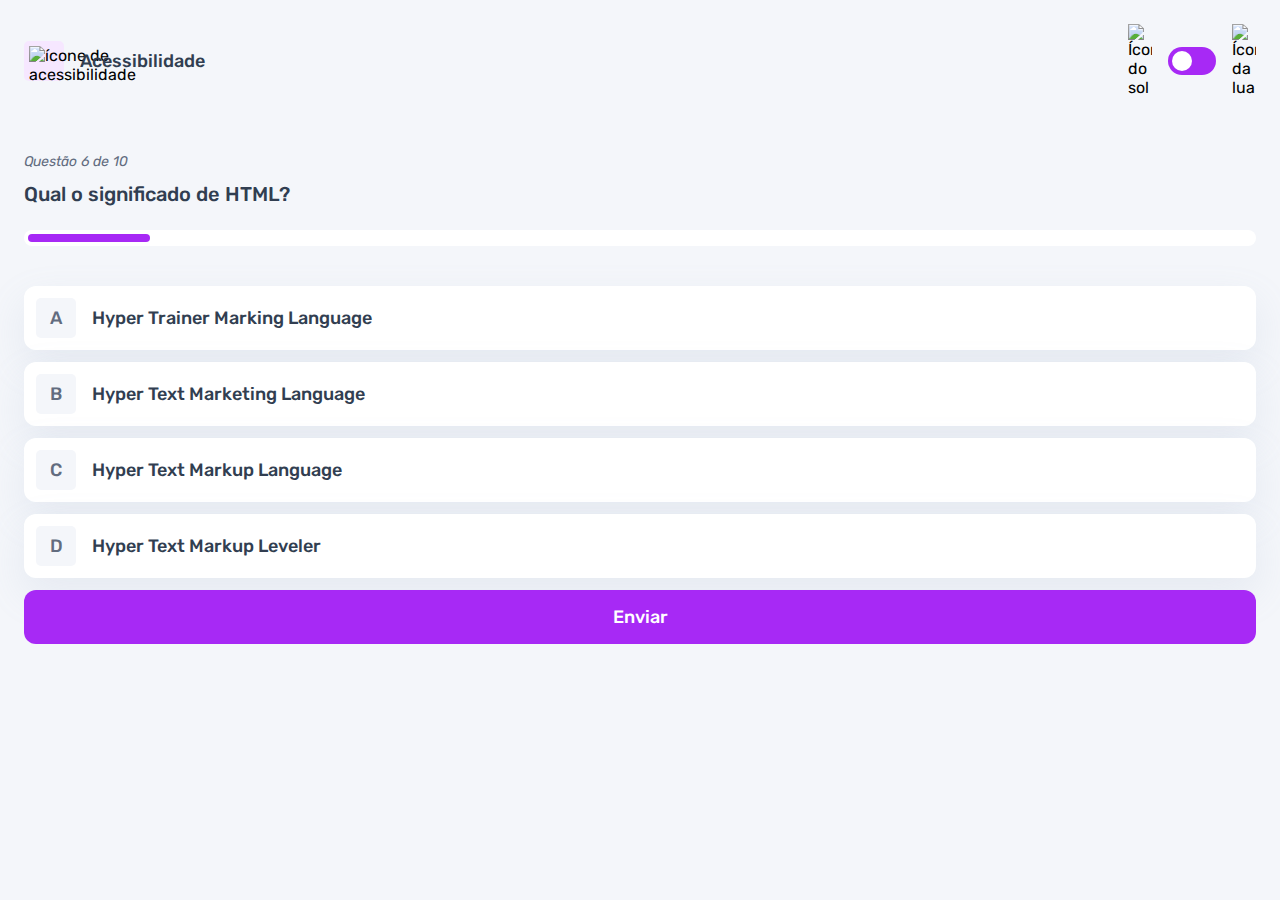
==== pages/quiz/quiz.html @ 4f14cfed "style/feat: Seleção única e estilo check. Seleção foi "arrumada" pelo HTML, adicionando name:"". Est" ====
<!DOCTYPE html>
<html lang="pt-BR">
<head>
    <meta charset="UTF-8">
    <meta name="viewport" content="width=device-width, initial-scale=1.0">
    <link rel="preconnect" href="https://fonts.googleapis.com">
    <link rel="preconnect" href="https://fonts.gstatic.com" crossorigin>
    <link href="https://fonts.googleapis.com/css2?family=Rubik:ital,wght@0,300..900;1,300..900&display=swap" rel="stylesheet">
    <link rel="stylesheet" href="./quiz.css">
    <title>Project Quiz</title>
</head>
<body>
    <header>
        <div class="assunto">
            <div class="assunto_icone">
                <img src="../../assets/images/icon-accessibility.svg" alt="ícone de acessibilidade">
            </div>

            <h1>Acessibilidade</h1>
        </div>

        <div class="tema">
            <img src="../../assets/images/icon-sun-dark.svg" alt="Ícone do sol">
            <button>
                <div></div>
            </button>
            <img src="../../assets/images/icon-moon-dark.svg" alt="Ícone da lua">
        </div>
    </header>

    <main>
        <section class="pergunta">
            <p>Questão 6 de 10</p>

            <h2>Qual o significado de HTML?</h2>

            <div class="barra_progresso">
                <div></div>
            </div>
        </section>

        <section class="alternativas">
            <form action="">
                <label for="alternativa_a">
                    <input type="radio" id="alternativa_a" name="alternativa">

                    <div>
                        <span>A</span>
                        Hyper Trainer Marking Language
                    </div>
                </label>

                <label for="alternativa_b">
                    <input type="radio" id="alternativa_b" name="alternativa">

                    <div>
                        <span>B</span>
                        Hyper Text Marketing Language
                    </div>
                </label>

                <label for="alternativa_c">
                    <input type="radio" id="alternativa_c" name="alternativa">

                    <div>
                        <span>C</span>
                        Hyper Text Markup Language
                    </div>
                </label>

                <label for="alternativa_d">
                    <input type="radio" id="alternativa_d" name="alternativa">

                    <div>
                        <span>D</span>
                        Hyper Text Markup Leveler
                    </div>
                </label>
            </form>

            <button>Enviar</button>
        </section>
    </main>
</body>
</html>
---- pages/quiz/quiz.css ----
* {
    margin: 0;
    padding: 0;
    box-sizing: border-box;
    font-family: "Rubik", sans-serif;
    -webkit-font-smoothing: antialiased;
}

:root {
    --bg-color: #f4f6fa;
    --purple: #a729f5;
    --button-bg: #fff;
    --bg-html: #fff1e9;
    --bg-css: #e0fdef;
    --bg-js: #ebf0ff;
    --bg-acessibilidade: #f6e7ff;
    --white: #fff;
    --green: #26d782;
    --red: #ee5454;
    --shadow: 0px 16px 40px 0px rgba(143, 160, 193, 0.14);
    --primary-text-color: #313e51;
    --secondary-text-color: #626c7f;
    --bg-mobile: url(../../assets/images/pattern-background-mobile-light.svg);
    --bg-desktop: url(../../assets/images/pattern-background-desktop-light.svg);
}

body.escuro {
    --bg-color: #313e51;
    --bg-mobile: url(../../assets/images/pattern-background-mobile-dark.svg);
    --bg-desktop: url(../../assets/images/pattern-background-desktop-dark.svg);
    --primary-text-color: #fff;
    --secondary-text-color: #abc1e1;
    --button-bg: #3b4d66;
    --shadow: 0px 16px 40px 0px rgba(49, 62, 81, 0.14);
}

body {
    height: 100svh;
    background: var(--bg-mobile) var(--bg-color);
    background-repeat: no-repeat;
    background-size: cover;
}

header {
    display: flex;
    justify-content: space-between;
    padding: 16px 24px;
}

.assunto {
    display: flex;
    align-items: center;
    gap: 16px;
}

.assunto_icone {
    background: var(--bg-acessibilidade);
    width: 40px;
    height: 40px;
    padding: 5px;
    border-radius: 5px;
}

.assunto_icone img {
    width: 100%;
}

.assunto h1 {
    font-size: 18px;
    font-weight: 500;
    color: var(--primary-text-color);
}

.tema {
    padding: 8px 0;
    display: flex;
    align-items: center;
    gap: 8px;
}

.tema img {
    width: 16px;
}

.tema button {
    height: 20px;
    width: 32px;
    background: var(--purple);
    border: 0;
    border-radius: 999px;
    padding: 4px;
}

.tema button div {
    background: var(--white);
    width: 12px;
    height: 12px;
    border-radius: 999px;
}

main {
    padding: 32px 24px;
}

.pergunta {
    margin-bottom: 40px;
}

.pergunta p {
    font-style: italic;
    font-size: 14px;
    color: var(--secondary-text-color);
    margin-bottom: 12px;
}

.pergunta h2 {
    font-size: 20px;
    font-weight: 500;
    color: var(--primary-text-color);
    line-height: 24px;
    margin-bottom: 24px;
}

.barra_progresso {
    background: var(--button-bg);
    height: 16px;
    padding: 4px;
    border-radius: 999px;
}

.barra_progresso div {
    height: 100%;
    width: 10%;
    background: var(--purple);
    border-radius: 999px;
}

.alternativas form {
    display: flex;
    flex-direction: column;
    gap: 12px;
    margin-bottom: 12px;
}

.alternativas label {
    display: block;
    background: var(--button-bg);
    padding: 12px;
    font-size: 18px;
    font-weight: 500;
    border-radius: 12px;
    box-shadow: var(--shadow);
    color: var(--primary-text-color);
}

.alternativas label:has(input:checked) {
    outline: 3px solid var(--purple);

    & span {
        background: var(--purple);
        color: var(--white);
    }
}

.alternativas input {
    display: none;
}

.alternativas div {
    display: flex;
    align-items: center;
    gap: 16px;
}

.alternativas div span {
    display: block;
    width: 40px;
    height: 40px;
    background: var(--bg-color);
    color: var(--secondary-text-color);
    border-radius: 5px;
    display: flex;
    align-items: center;
    justify-content: center;
    flex-shrink: 0;
}

.alternativas button {
    padding: 16px;
    border-radius: 12px;
    border: none;
    background: var(--purple);
    color: var(--white);
    width: 100%;
    font-size: 18px;
    font-weight: 500;
}

@media(min-width: 1100px) {
    .tema {
        gap: 16px;
    }

    .tema img {
        width: 24px;
    }

    .tema button {
        width: 48px;
        height: 28px;
    }

    .tema button div {
        width: 20px;
        height: 20px;
    }
}
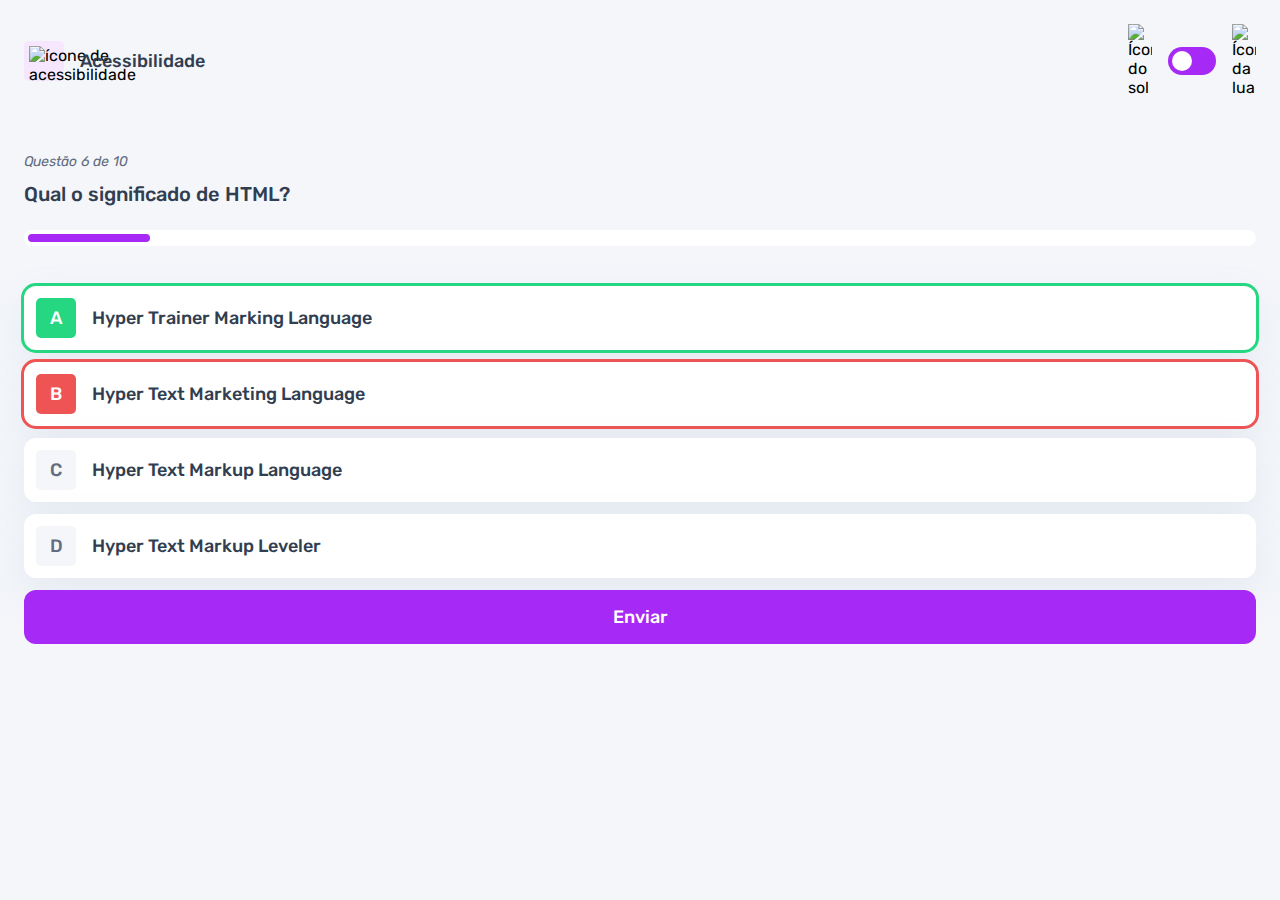
==== commit 98d1c2d6: "style/chore: Adição e estilização das alternativas corretas ou erradas. CSS, feita a estilização em " ====
--- a/pages/quiz/quiz.html
+++ b/pages/quiz/quiz.html
@@ -41,7 +41,7 @@
 
         <section class="alternativas">
             <form action="">
-                <label for="alternativa_a">
+                <label for="alternativa_a" id="certa">
                     <input type="radio" id="alternativa_a" name="alternativa">
 
                     <div>
@@ -50,7 +50,7 @@
                     </div>
                 </label>
 
-                <label for="alternativa_b">
+                <label for="alternativa_b" id="errada">
                     <input type="radio" id="alternativa_b" name="alternativa">
 
                     <div>
--- a/pages/quiz/quiz.css
+++ b/pages/quiz/quiz.css
@@ -162,6 +162,24 @@
     }
 }
 
+.alternativas label#certa {
+    outline: 3px solid var(--green);
+
+    & span {
+        background: var(--green);
+        color: var(--white);
+    }
+}
+
+.alternativas label#errada {
+    outline: 3px solid var(--red);
+
+    & span {
+        background: var(--red);
+        color: var(--white);
+    }
+}
+
 .alternativas input {
     display: none;
 }
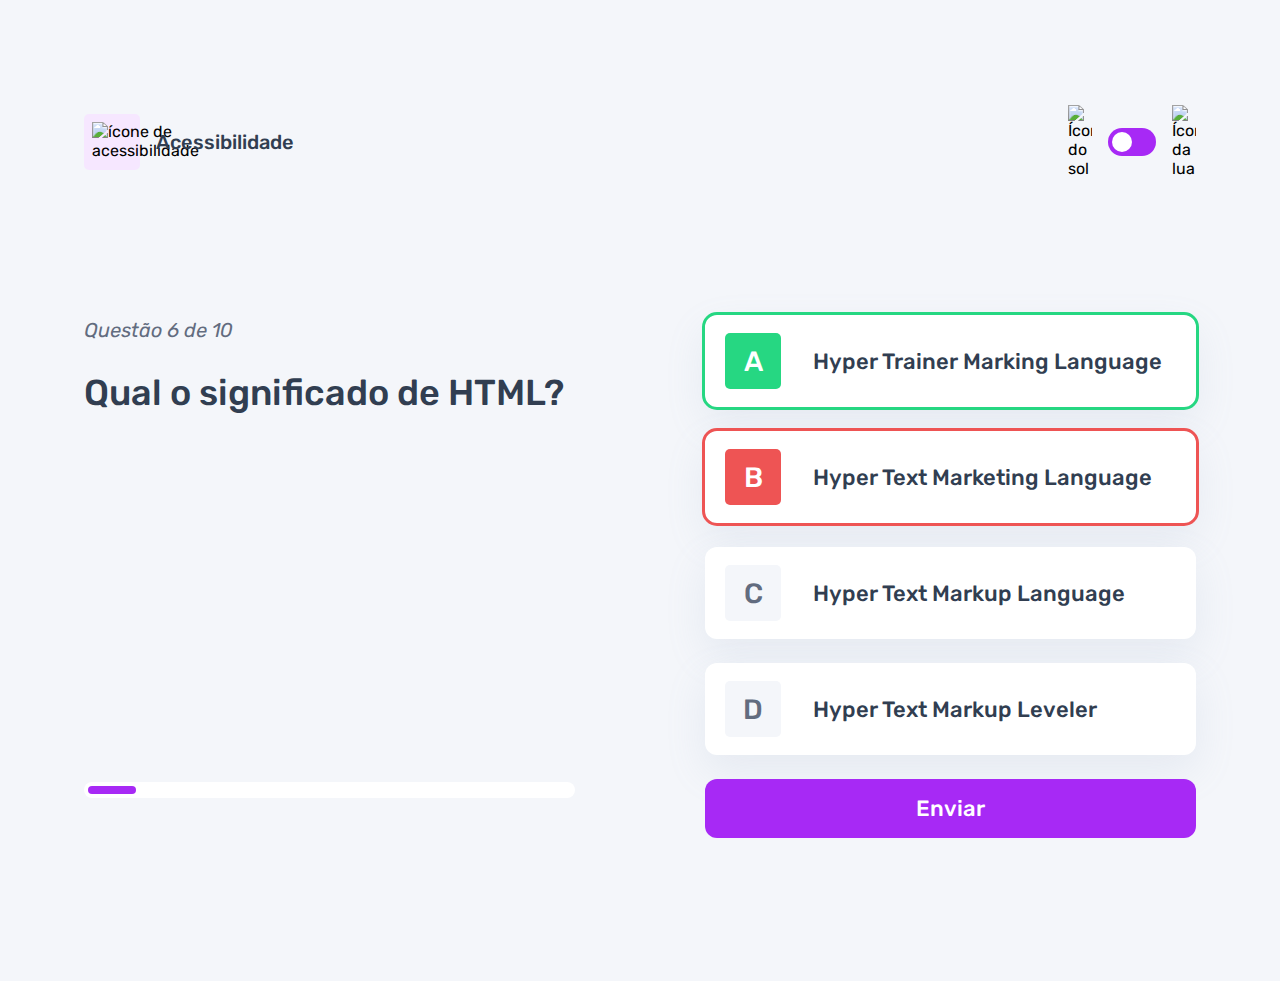
==== commit c19fd3df: "style/chore: Ajuste das alternativas no desktop. CSS, as alternativas e suas perguntas foram ajustad" ====
--- a/pages/quiz/quiz.html
+++ b/pages/quiz/quiz.html
@@ -30,9 +30,11 @@
 
     <main>
         <section class="pergunta">
-            <p>Questão 6 de 10</p>
+            <div>
+                <p>Questão 6 de 10</p>
 
-            <h2>Qual o significado de HTML?</h2>
+                <h2>Qual o significado de HTML?</h2>
+            </div>
 
             <div class="barra_progresso">
                 <div></div>
--- a/pages/quiz/quiz.css
+++ b/pages/quiz/quiz.css
@@ -215,6 +215,22 @@
 }
 
 @media(min-width: 1100px) {
+    header {
+        margin-block: 81px;
+        max-width: 1160px;
+        margin-inline: auto;
+    }
+
+    .assunto_icone {
+        width: 56px;
+        height: 56px;
+        padding: 8px;
+    }
+
+    .assunto h1 {
+        font-size: 20px;
+    }
+
     .tema {
         gap: 16px;
     }
@@ -232,4 +248,56 @@
         width: 20px;
         height: 20px;
     }
+
+    main {
+        max-width: 1160px;
+        margin-inline: auto;
+        display: flex;
+        gap: 130px;
+    }
+
+    section {
+        width: 100%;
+    }
+
+    .pergunta {
+        display: flex;
+        flex-direction: column;
+        justify-content: space-between;
+    }
+
+    .pergunta p {
+        font-size: 20px;
+        line-height: 30px;
+        margin-bottom: 27px;
+    }
+
+    .pergunta h2 {
+        font-size: 36px;
+        line-height: 42px;
+    }
+
+    .alternativas form {
+        gap: 24px;
+        margin-bottom: 24px;
+    }
+
+    .alternativas label {
+        font-size: 22px;
+        padding: 18px 20px; 
+    }
+
+    .alternativas div {
+        gap: 32px;
+    }
+
+    .alternativas div span {
+        width: 56px;
+        height: 56px;
+        font-size: 28px;
+    }
+
+    .alternativas button {
+        font-size: 22px;
+    }
 }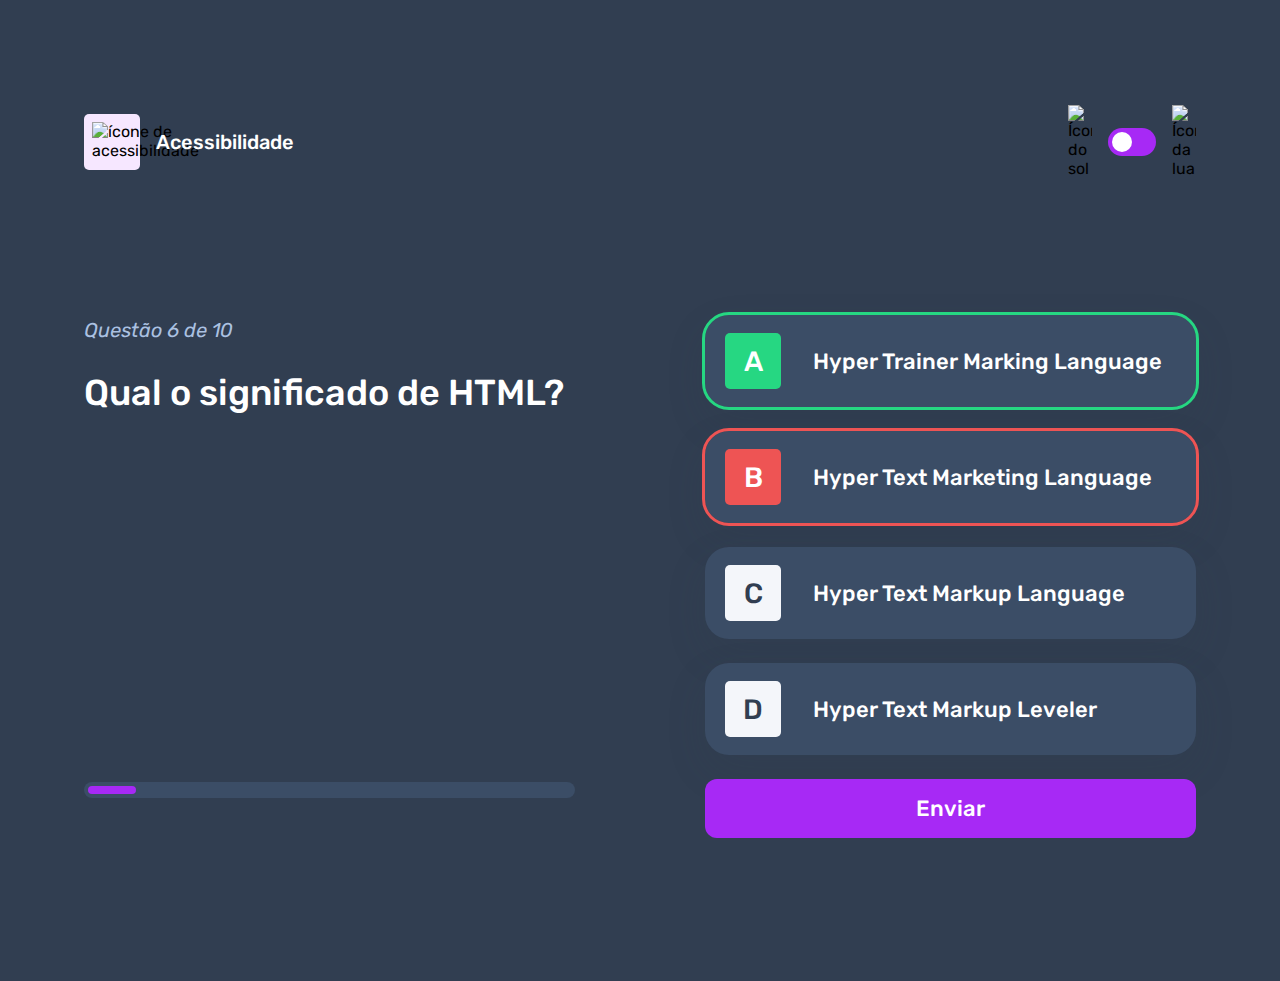
==== commit e76e5ba2: "style: Ajuste color dark tema." ====
--- a/pages/quiz/quiz.html
+++ b/pages/quiz/quiz.html
@@ -9,7 +9,7 @@
     <link rel="stylesheet" href="./quiz.css">
     <title>Project Quiz</title>
 </head>
-<body>
+<body class="escuro">
     <header>
         <div class="assunto">
             <div class="assunto_icone">
--- a/pages/quiz/quiz.css
+++ b/pages/quiz/quiz.css
@@ -8,7 +8,10 @@
 
 :root {
     --bg-color: #f4f6fa;
+    --bg-span: #f4f6fa;
+    --color-span: #626c7f;
     --purple: #a729f5;
+    --purple-hover: rgba(167, 41, 245, 0.7);
     --button-bg: #fff;
     --bg-html: #fff1e9;
     --bg-css: #e0fdef;
@@ -26,6 +29,7 @@
 
 body.escuro {
     --bg-color: #313e51;
+    --color-span: #313e51;
     --bg-mobile: url(../../assets/images/pattern-background-mobile-dark.svg);
     --bg-desktop: url(../../assets/images/pattern-background-desktop-dark.svg);
     --primary-text-color: #fff;
@@ -151,6 +155,14 @@
     border-radius: 12px;
     box-shadow: var(--shadow);
     color: var(--primary-text-color);
+    cursor: pointer;
+}
+
+.alternativas label:hover {
+    & span {
+        background: var(--bg-acessibilidade);
+        color: var(--purple)
+    }
 }
 
 .alternativas label:has(input:checked) {
@@ -194,8 +206,8 @@
     display: block;
     width: 40px;
     height: 40px;
-    background: var(--bg-color);
-    color: var(--secondary-text-color);
+    background: var(--bg-span);
+    color: var(--color-span);
     border-radius: 5px;
     display: flex;
     align-items: center;
@@ -212,6 +224,12 @@
     width: 100%;
     font-size: 18px;
     font-weight: 500;
+    transition: background 0.3s;
+}
+
+.alternativas button:hover {
+    background: var(--purple-hover);
+    cursor: pointer;
 }
 
 @media(min-width: 1100px) {
@@ -284,7 +302,8 @@
 
     .alternativas label {
         font-size: 22px;
-        padding: 18px 20px; 
+        padding: 18px 20px;
+        border-radius: 24px;
     }
 
     .alternativas div {
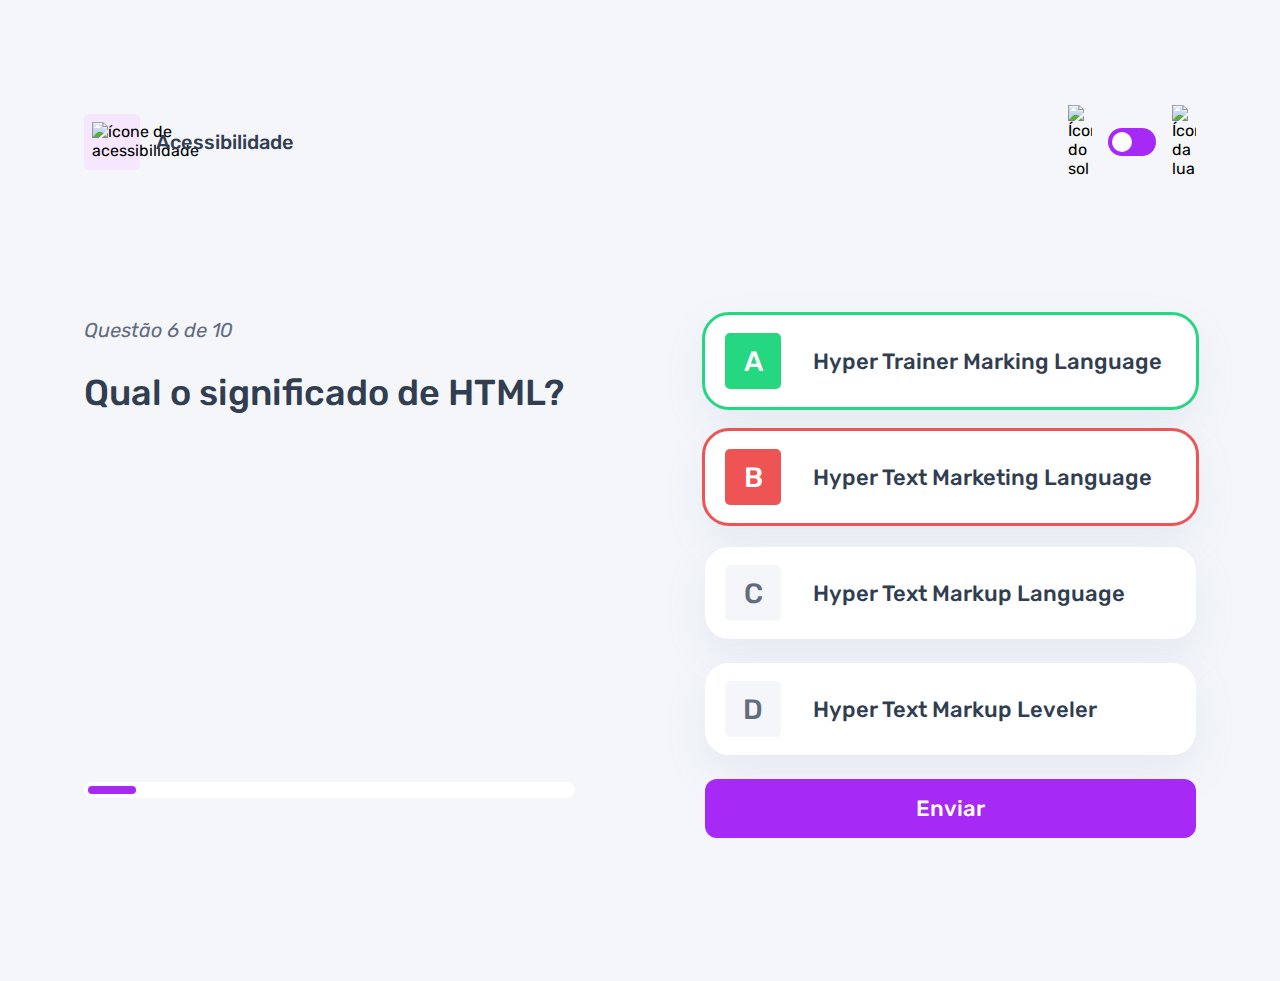
==== commit c2fd1529: "feat: JS tema, para outras pages. O JS tema, foi importado em outras paginas." ====
--- a/pages/quiz/quiz.html
+++ b/pages/quiz/quiz.html
@@ -7,9 +7,10 @@
     <link rel="preconnect" href="https://fonts.gstatic.com" crossorigin>
     <link href="https://fonts.googleapis.com/css2?family=Rubik:ital,wght@0,300..900;1,300..900&display=swap" rel="stylesheet">
     <link rel="stylesheet" href="./quiz.css">
+    <script src="./quiz.js" type="module" defer></script>
     <title>Project Quiz</title>
 </head>
-<body class="escuro">
+<body>
     <header>
         <div class="assunto">
             <div class="assunto_icone">
--- a/pages/quiz/quiz.css
+++ b/pages/quiz/quiz.css
@@ -93,6 +93,8 @@
     border: 0;
     border-radius: 999px;
     padding: 4px;
+    display: flex;
+    cursor: pointer;
 }
 
 .tema button div {
@@ -233,6 +235,11 @@
 }
 
 @media(min-width: 1100px) {
+    body {
+        background: var(--bg-desktop) var(--bg-color);
+        background-size: cover;
+        background-repeat: no-repeat;
+    }
     header {
         margin-block: 81px;
         max-width: 1160px;
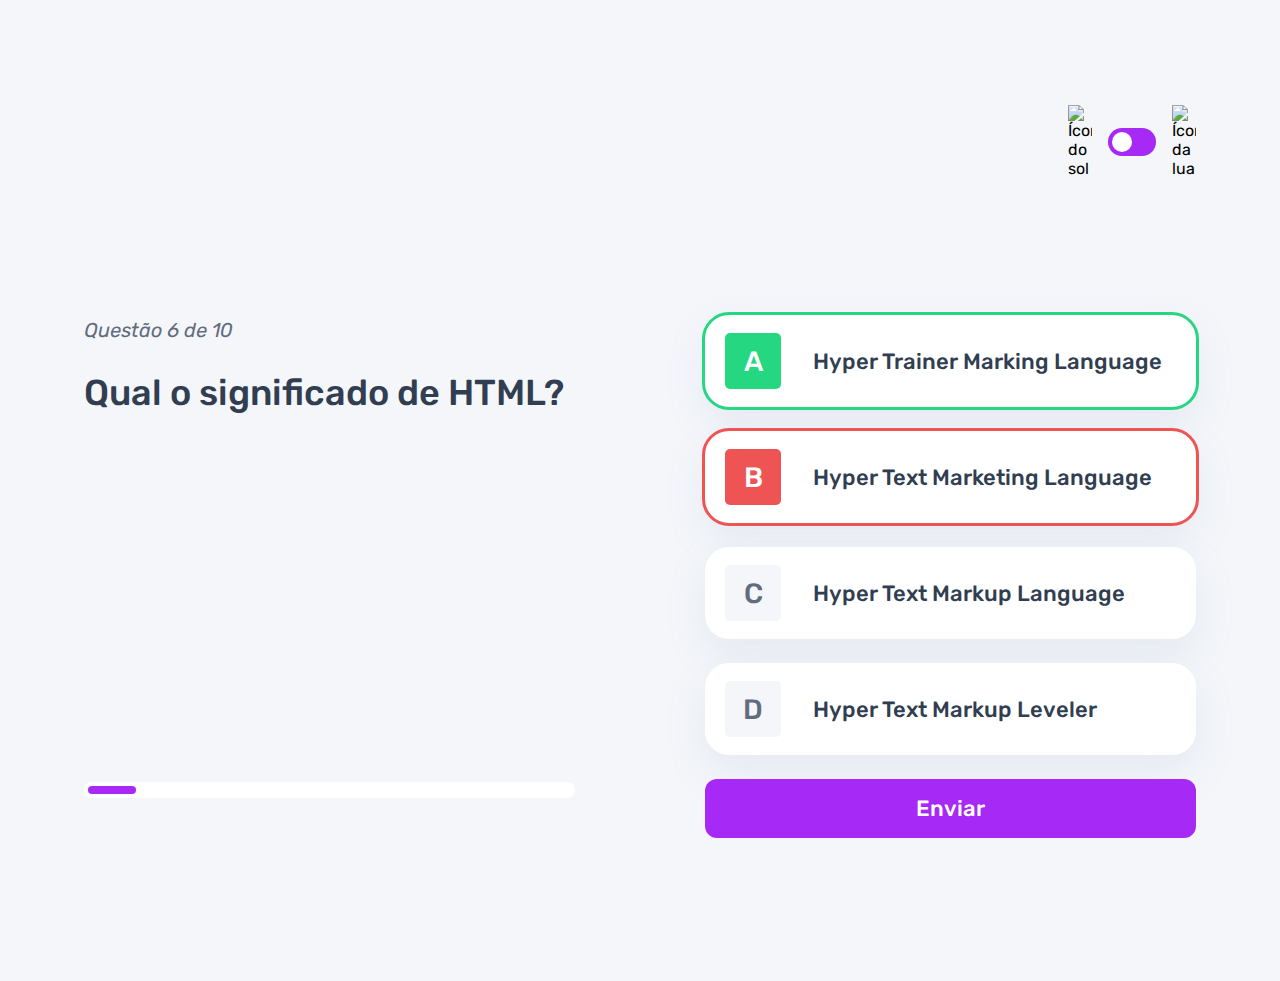
==== commit b5c83d7c: "feat/style: Troca ícone de acordo com assunto. Fução de "automatizar" a página, de acordo com o assu" ====
--- a/pages/quiz/quiz.html
+++ b/pages/quiz/quiz.html
@@ -14,10 +14,10 @@
     <header>
         <div class="assunto">
             <div class="assunto_icone">
-                <img src="../../assets/images/icon-accessibility.svg" alt="ícone de acessibilidade">
+                <img src="" alt="">
             </div>
 
-            <h1>Acessibilidade</h1>
+            <h1></h1>
         </div>
 
         <div class="tema">
--- a/pages/quiz/quiz.css
+++ b/pages/quiz/quiz.css
@@ -58,11 +58,26 @@
 }
 
 .assunto_icone {
-    background: var(--bg-acessibilidade);
     width: 40px;
     height: 40px;
     padding: 5px;
     border-radius: 5px;
+}
+
+.assunto_icone.html {
+    background: var(--bg-html);
+}
+
+.assunto_icone.css {
+    background: var(--bg-css);
+}
+
+.assunto_icone.javascript {
+    background: var(--bg-js);
+}
+
+.assunto_icone.acessibilidade {
+    background: var(--bg-acessibilidade);
 }
 
 .assunto_icone img {
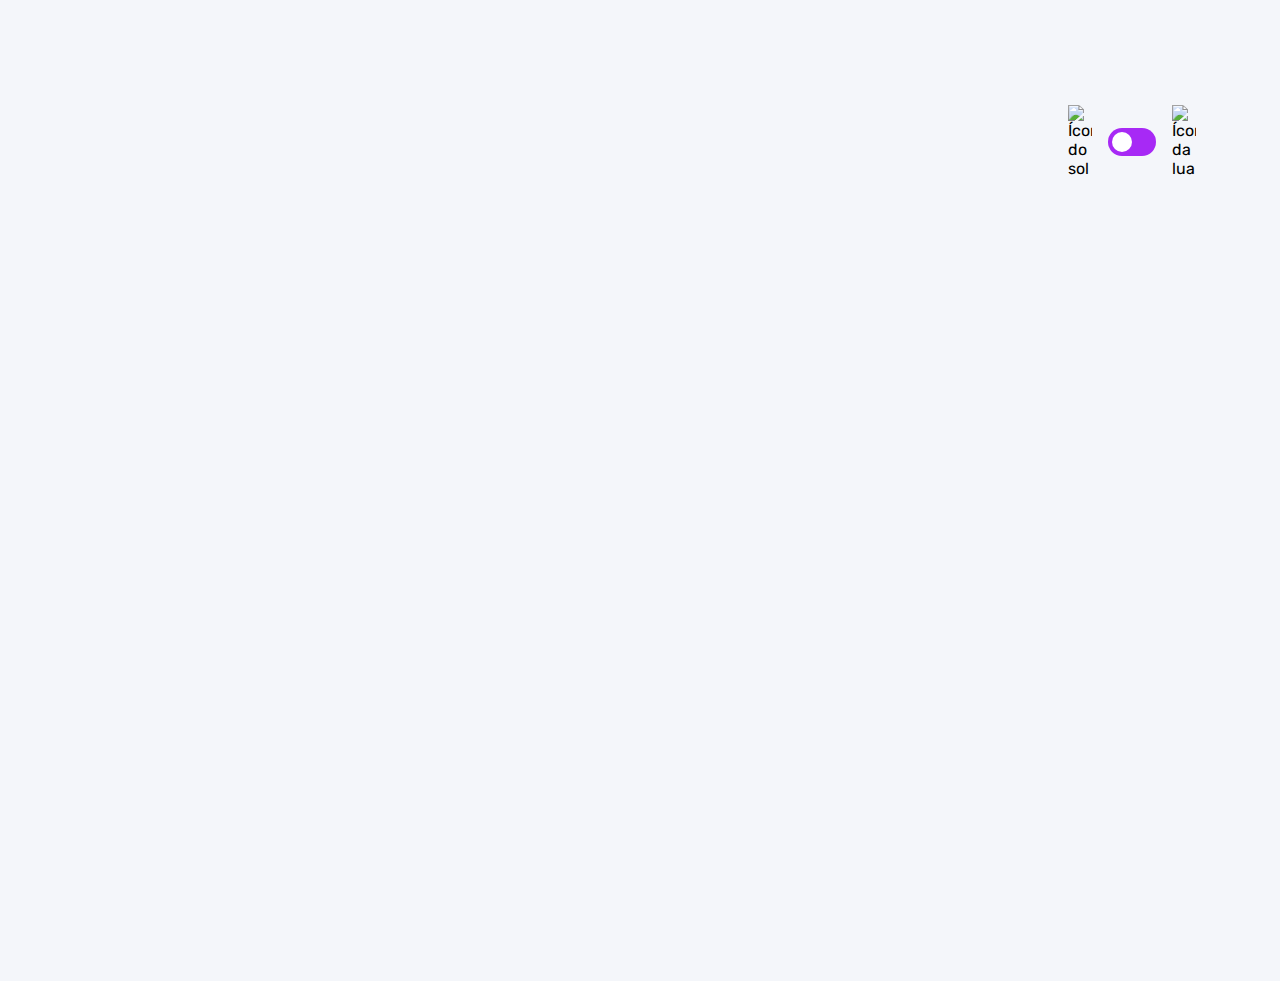
==== commit e1fb3814: "feat: Função perguntas. Função que monta as perguntas." ====
--- a/pages/quiz/quiz.html
+++ b/pages/quiz/quiz.html
@@ -30,59 +30,6 @@
     </header>
 
     <main>
-        <section class="pergunta">
-            <div>
-                <p>Questão 6 de 10</p>
-
-                <h2>Qual o significado de HTML?</h2>
-            </div>
-
-            <div class="barra_progresso">
-                <div></div>
-            </div>
-        </section>
-
-        <section class="alternativas">
-            <form action="">
-                <label for="alternativa_a" id="certa">
-                    <input type="radio" id="alternativa_a" name="alternativa">
-
-                    <div>
-                        <span>A</span>
-                        Hyper Trainer Marking Language
-                    </div>
-                </label>
-
-                <label for="alternativa_b" id="errada">
-                    <input type="radio" id="alternativa_b" name="alternativa">
-
-                    <div>
-                        <span>B</span>
-                        Hyper Text Marketing Language
-                    </div>
-                </label>
-
-                <label for="alternativa_c">
-                    <input type="radio" id="alternativa_c" name="alternativa">
-
-                    <div>
-                        <span>C</span>
-                        Hyper Text Markup Language
-                    </div>
-                </label>
-
-                <label for="alternativa_d">
-                    <input type="radio" id="alternativa_d" name="alternativa">
-
-                    <div>
-                        <span>D</span>
-                        Hyper Text Markup Leveler
-                    </div>
-                </label>
-            </form>
-
-            <button>Enviar</button>
-        </section>
     </main>
 </body>
 </html>--- a/pages/quiz/quiz.css
+++ b/pages/quiz/quiz.css
@@ -151,7 +151,6 @@
 
 .barra_progresso div {
     height: 100%;
-    width: 10%;
     background: var(--purple);
     border-radius: 999px;
 }
